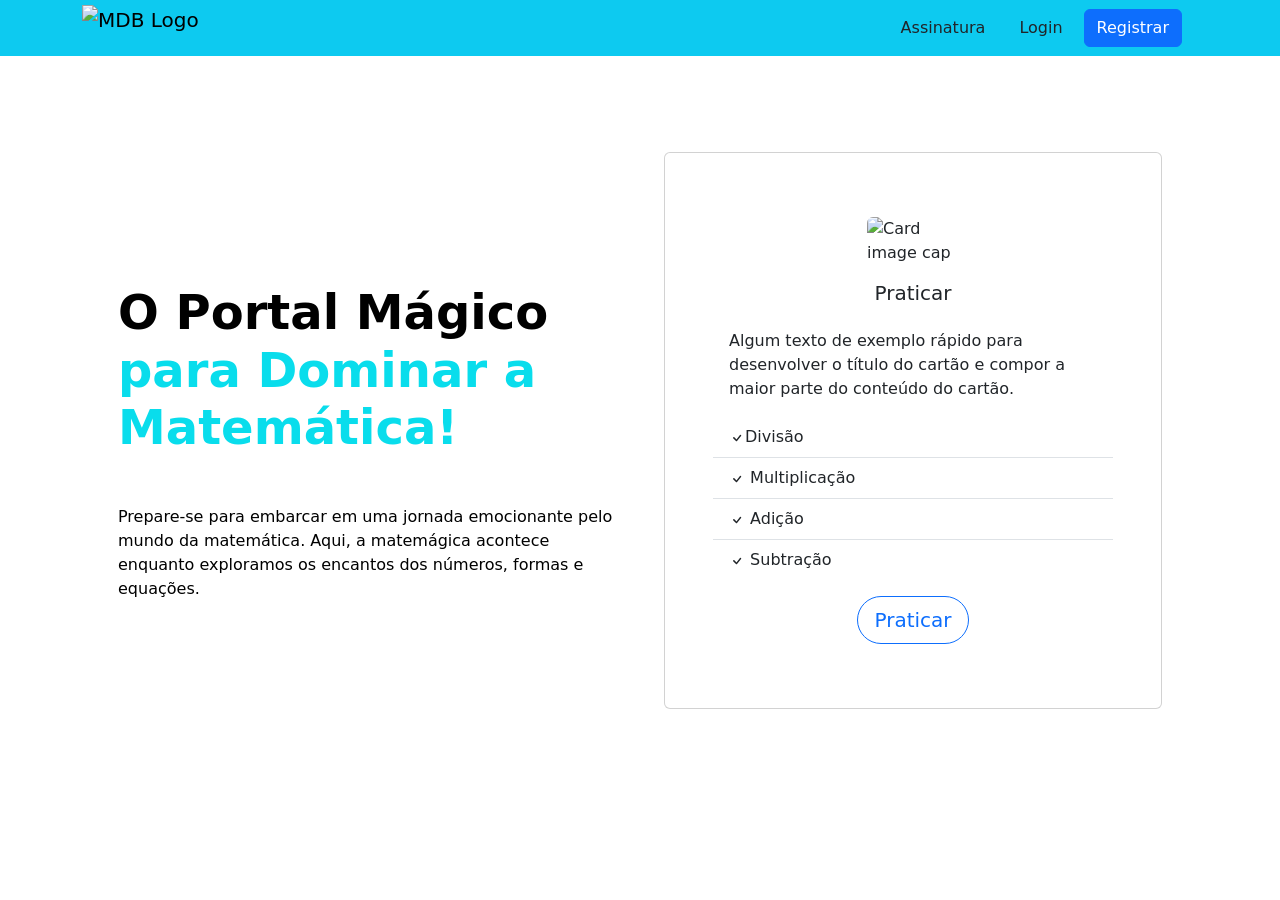
==== pratica.html @ eafbafdc "Add files via upload" ====
<!doctype html>
<html lang="en">
  <head>
    <meta charset="utf-8">
    <meta name="viewport" content="width=device-width, initial-scale=1">

  
    <link href="https://cdn.jsdelivr.net/npm/bootstrap@5.0.2/dist/css/bootstrap.min.css" rel="stylesheet" integrity="sha384-EVSTQN3/azprG1Anm3QDgpJLIm9Nao0Yz1ztcQTwFspd3yD65VohhpuuCOmLASjC" crossorigin="anonymous">

    <title>Pratica</title>
  </head>
  <body>
    <nav class="navbar navbar-expand-lg navbar-light bg-info">
               
      <div class="container">
        
        <a class="navbar-brand me-2" href="index.html">
          <img
            src="img/logo.png"
            height="80"
            alt="MDB Logo"
            loading="lazy"
            style="margin-top: -20px;"
          />
        </a>
    
       
        <button
          class="navbar-toggler"
          type="button"
          data-mdb-toggle="collapse"
          data-mdb-target="#navbarButtonsExample"
          aria-controls="navbarButtonsExample"
          aria-expanded="false"
          aria-label="Toggle navigation"
        >
          <i class="fas fa-bars"></i>
        </button>
    
  
        <div class="collapse navbar-collapse" id="navbarButtonsExample">
         
          <ul class="navbar-nav me-auto mb-2 mb-lg-0">

          </ul>
          <div class="d-flex align-items-center">
            <a href="assinatura.html"><button type="button" class="btn  px-8 me-2">Assinatura</button></a>
            <a href="login.html"><button type="button" class="btn  px-8 me-2">Login</button></a>
              
            
            <a href="register.html"><button type="button" class="btn btn-primary me-3">
              Registrar
            </button></a>
            
          </div>
        </div>
      
      </div>
    
    </nav>
      <section class="background-radial-gradient overflow-hidden">
        <style>
          .background-radial-gradient {
            background-color: hsl(0, 0%, 100%);
            
          }
        </style>
      
        <div class="container px-4 py-5 px-md-5 text-center text-lg-start my-5">
          <div class="row gx-lg-5 align-items-center mb-5">
            <div class="col-lg-6 mb-5 mb-lg-0" style="z-index: 10">
              <h1 class="my-5 display-5 fw-bold ls-tight" style="color: hsl(0, 0%, 0%)">
                O Portal Mágico <br />
                <span style="color: hsl(184, 93%, 48%)">para Dominar a Matemática!</span>
              </h1>
              <p class="mb-4 opacity-70" style="color: hsl(0, 0%, 0%)">
                Prepare-se para embarcar em uma jornada emocionante pelo mundo da matemática. Aqui, a matemágica acontece enquanto exploramos os encantos dos números, formas e equações.
              </p>
            </div>
      
            <div class="col-lg-6 mb-5 mb-lg-0 position-relative">
              <div id="radius-shape-1" class="position-absolute rounded-circle shadow-5-strong"></div>
              <div id="radius-shape-2" class="position-absolute shadow-5-strong"></div>
      
              <div class="card bg-glass">
                <div class="card-body px-4 py-5 px-md-5">
                    <div class="card-body">
                        <img class="card-img-top w-25 rounded mx-auto d-block" src="img/magic-wand (1).png" alt="Card image cap">
                      <div class="text-center p-3">
                        <h5 class="card-title">Praticar</h5>
                        
                        
                      </div>
                      <p class="card-text">Algum texto de exemplo rápido para desenvolver o título do cartão e compor a maior parte do conteúdo do cartão.</p>
                    </div>
                    <ul class="list-group list-group-flush">
                      <li class="list-group-item"><svg xmlns="http://www.w3.org/2000/svg" width="16" height="16" fill="currentColor" class="bi bi-check" viewBox="0 0 16 16">
                        <path d="M10.97 4.97a.75.75 0 0 1 1.07 1.05l-3.99 4.99a.75.75 0 0 1-1.08.02L4.324 8.384a.75.75 0 1 1 1.06-1.06l2.094 2.093 3.473-4.425a.267.267 0 0 1 .02-.022z"/>
                      </svg>Divisão</li>
                      <li class="list-group-item"><svg xmlns="http://www.w3.org/2000/svg" width="16" height="16" fill="currentColor" class="bi bi-check" viewBox="0 0 16 16">
                        <path d="M10.97 4.97a.75.75 0 0 1 1.07 1.05l-3.99 4.99a.75.75 0 0 1-1.08.02L4.324 8.384a.75.75 0 1 1 1.06-1.06l2.094 2.093 3.473-4.425a.267.267 0 0 1 .02-.022z"/>
                      </svg> Multiplicação</li>
                      <li class="list-group-item"><svg xmlns="http://www.w3.org/2000/svg" width="16" height="16" fill="currentColor" class="bi bi-check" viewBox="0 0 16 16">
                        <path d="M10.97 4.97a.75.75 0 0 1 1.07 1.05l-3.99 4.99a.75.75 0 0 1-1.08.02L4.324 8.384a.75.75 0 1 1 1.06-1.06l2.094 2.093 3.473-4.425a.267.267 0 0 1 .02-.022z"/>
                      </svg> Adição</li>
                      <li class="list-group-item"><svg xmlns="http://www.w3.org/2000/svg" width="16" height="16" fill="currentColor" class="bi bi-check" viewBox="0 0 16 16">
                        <path d="M10.97 4.97a.75.75 0 0 1 1.07 1.05l-3.99 4.99a.75.75 0 0 1-1.08.02L4.324 8.384a.75.75 0 1 1 1.06-1.06l2.094 2.093 3.473-4.425a.267.267 0 0 1 .02-.022z"/>
                      </svg> Subtração</li>
                    </ul>
                    <div class="card-body text-center">
                      <button class="btn btn-outline-primary btn-lg" style="border-radius:30px">Praticar</button>
                    </div>
                  </div>
          </div>
        </div>
      </section>
   
    <script src="https://cdn.jsdelivr.net/npm/bootstrap@5.0.2/dist/js/bootstrap.bundle.min.js" integrity="sha384-MrcW6ZMFYlzcLA8Nl+NtUVF0sA7MsXsP1UyJoMp4YLEuNSfAP+JcXn/tWtIaxVXM" crossorigin="anonymous"></script>

   
  </body>
</html>
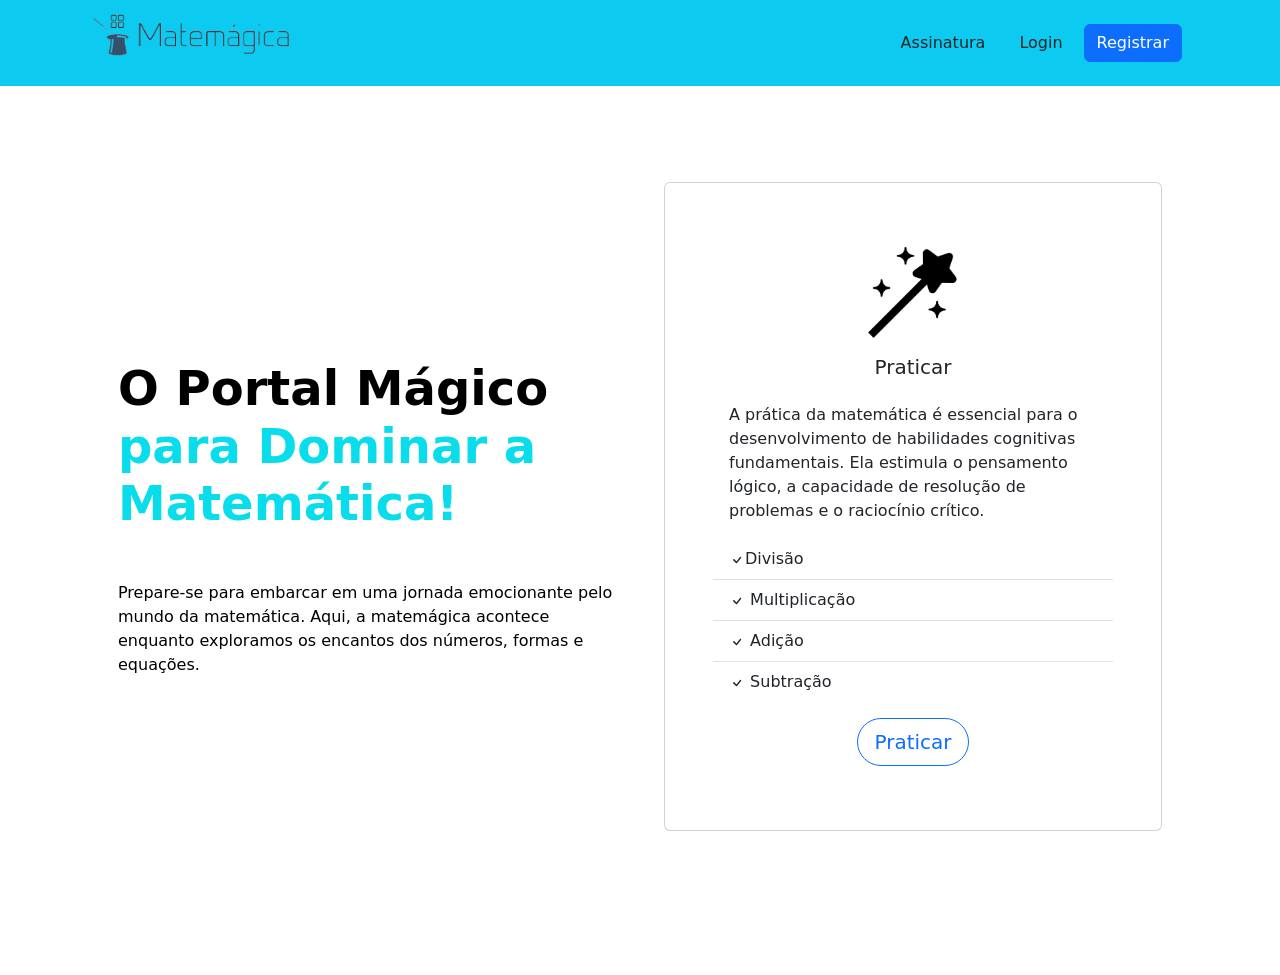
==== commit a350b777: "Update pratica.html" ====
--- a/pratica.html
+++ b/pratica.html
@@ -91,7 +91,7 @@
                         
                         
                       </div>
-                      <p class="card-text">Algum texto de exemplo rápido para desenvolver o título do cartão e compor a maior parte do conteúdo do cartão.</p>
+                      <p class="card-text">A prática da matemática é essencial para o desenvolvimento de habilidades cognitivas fundamentais. Ela estimula o pensamento lógico, a capacidade de resolução de problemas e o raciocínio crítico.</p>
                     </div>
                     <ul class="list-group list-group-flush">
                       <li class="list-group-item"><svg xmlns="http://www.w3.org/2000/svg" width="16" height="16" fill="currentColor" class="bi bi-check" viewBox="0 0 16 16">
@@ -119,4 +119,4 @@
 
    
   </body>
-</html>+</html>
